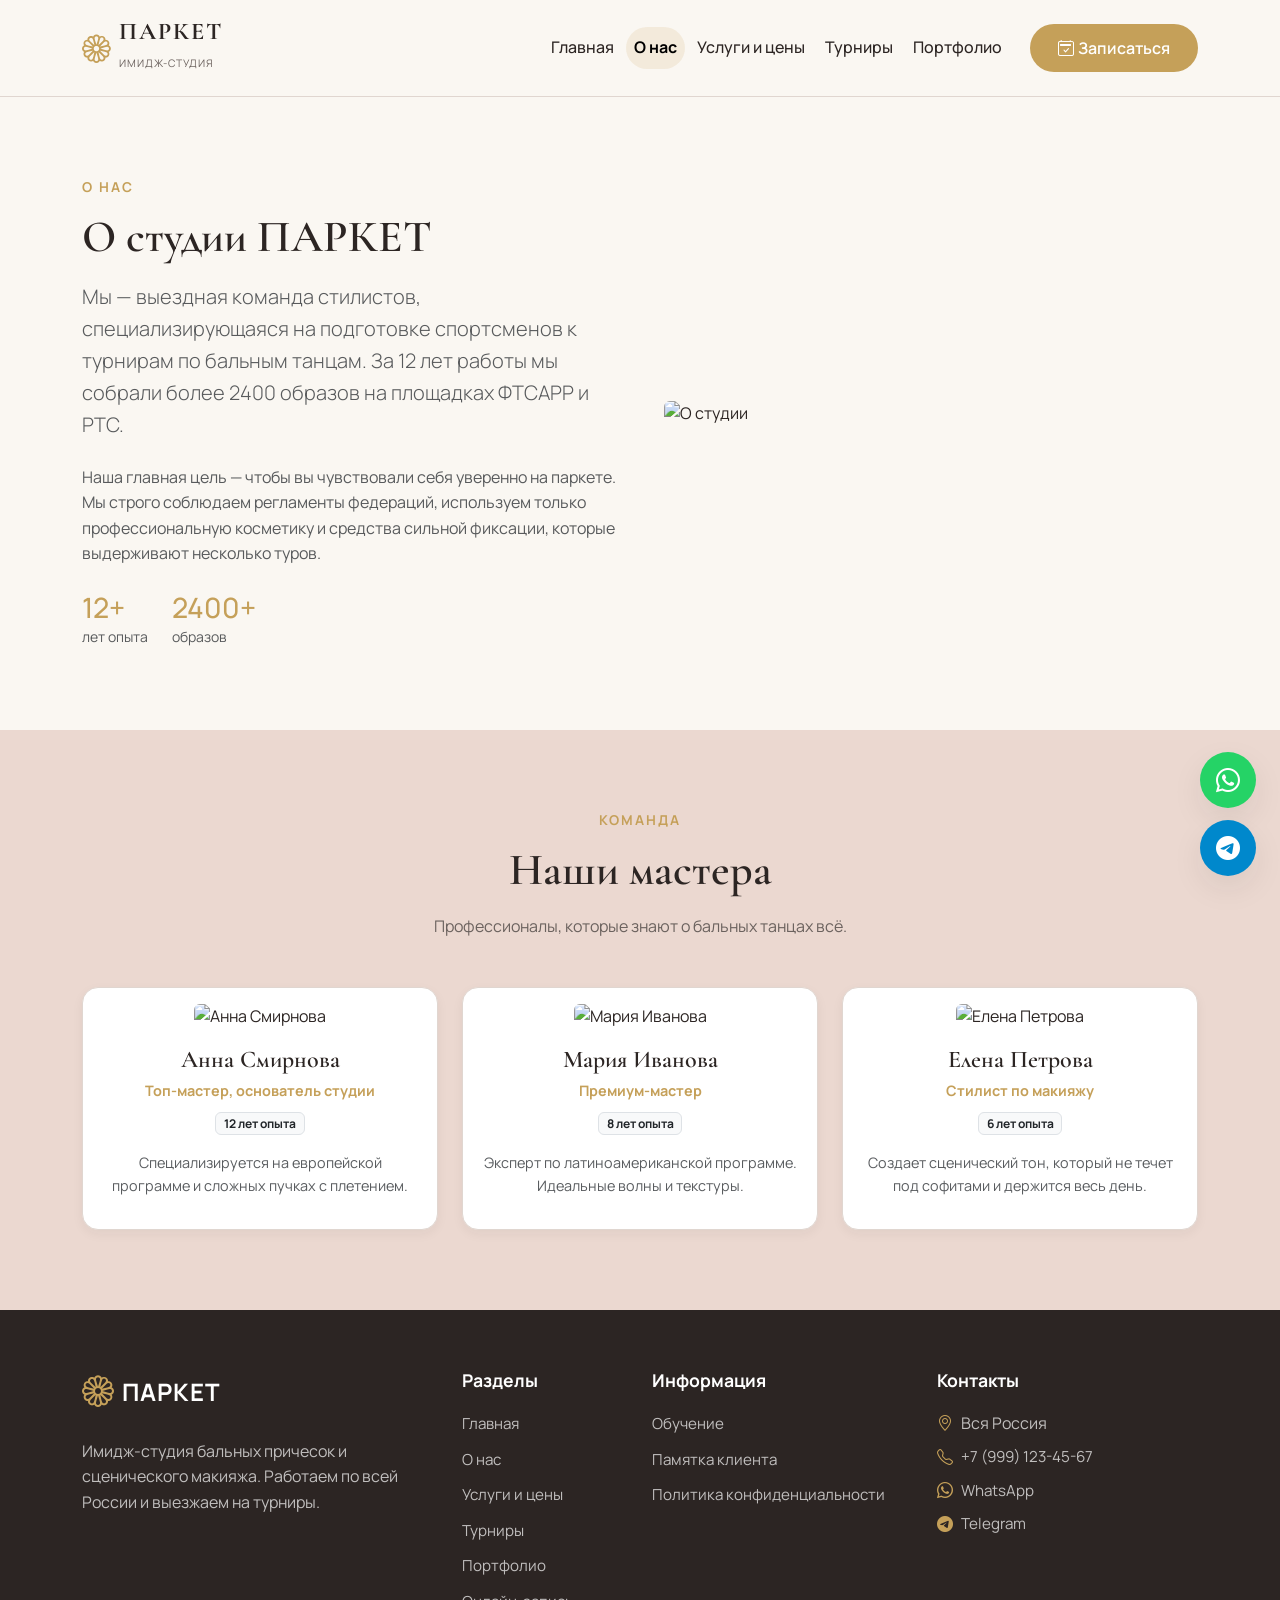
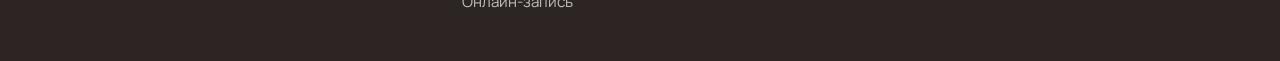
==== about.html @ 782e915b "first" ====
<!DOCTYPE html>
<html lang="ru">
<head>
  <meta charset="UTF-8">
  <meta name="viewport" content="width=device-width, initial-scale=1, viewport-fit=cover">
  <title>О нас — ПАРКЕТ</title>
  <link rel="icon" type="image/svg+xml" href="data:image/svg+xml,%3Csvg xmlns='http://www.w3.org/2000/svg' viewBox='0 0 16 16' fill='%23C5A059'%3E%3Cpath d='M6.174 1.184a2 2 0 0 1 3.652 0A2 2 0 0 1 12.99 3.01a2 2 0 0 1 1.826 3.164 2 2 0 0 1 0 3.652 2 2 0 0 1-1.826 3.164 2 2 0 0 1-3.164 1.826 2 2 0 0 1-3.652 0A2 2 0 0 1 3.01 12.99a2 2 0 0 1-1.826-3.164 2 2 0 0 1 0-3.652A2 2 0 0 1 3.01 3.01a2 2 0 0 1 3.164-1.826M8 1a1 1 0 0 0-1 1v2a1 1 0 1 0 2 0V2a1 1 0 0 0-1-1m5 2a1 1 0 0 0-1.414 0l-1.414 1.414a1 1 0 1 0 1.414 1.414L13 4.414A1 1 0 0 0 13 3m0 10a1 1 0 0 0-1-1h-2a1 1 0 1 0 0 2h2a1 1 0 0 0 1-1M8 15a1 1 0 0 0 1-1v-2a1 1 0 1 0-2 0v2a1 1 0 0 0 1 1M3 13a1 1 0 0 0 1.414 0l1.414-1.414a1 1 0 1 0-1.414-1.414L3 11.586A1 1 0 0 0 3 13m0-10a1 1 0 0 0 0 1.414l1.414 1.414a1 1 0 1 0 1.414-1.414L4.414 3A1 1 0 0 0 3 3'/%3E%3C/svg%3E">
  <link rel="preconnect" href="https://fonts.googleapis.com">
  <link rel="preconnect" href="https://fonts.gstatic.com" crossorigin>
  <link href="https://fonts.googleapis.com/css2?family=Cormorant+Garamond:ital,wght@0,400;0,500;0,600;0,700;1,400;1,600&family=Manrope:wght@300;400;500;600;700;800&display=swap" rel="stylesheet">
  <link href="https://cdn.jsdelivr.net/npm/bootstrap@5.3.3/dist/css/bootstrap.min.css" rel="stylesheet">
  <link href="https://cdn.jsdelivr.net/npm/bootstrap-icons@1.11.3/font/bootstrap-icons.min.css" rel="stylesheet">
  <link rel="stylesheet" href="css/style.css">
</head>
<body>

  <!-- ШАПКА (не забудьте добавить класс active на О нас) -->
  <nav class="navbar navbar-expand-lg sticky-top site-navbar">
    <div class="container">
      <a class="navbar-brand d-flex align-items-center gap-2" href="index.html">
        <span class="brand-mark"><i class="bi bi-flower1"></i></span>
        <span class="brand-text">
          <span class="brand-title" data-cfg-text="brand.name">ПАРКЕТ</span>
          <span class="brand-sub">имидж-студия</span>
        </span>
      </a>
      <button class="navbar-toggler" type="button" data-bs-toggle="collapse" data-bs-target="#mainNav">
        <span class="navbar-toggler-icon"></span>
      </button>
      <div class="collapse navbar-collapse" id="mainNav">
        <ul class="navbar-nav ms-auto align-items-lg-center gap-lg-1">
            <li class="nav-item"><a class="nav-link" href="index.html">Главная</a></li>
            <li class="nav-item"><a class="nav-link active" href="about.html">О нас</a></li>
            <li class="nav-item"><a class="nav-link" href="services.html">Услуги и цены</a></li>
            <li class="nav-item"><a class="nav-link" href="tournaments.html">Турниры</a></li>
            <li class="nav-item"><a class="nav-link" href="portfolio.html">Портфолио</a></li>
          <li class="nav-item ms-lg-3 mt-3 mt-lg-0">
            <a class="btn btn-gold w-100" href="booking.html"><i class="bi bi-calendar2-check me-1"></i>Записаться</a>
          </li>
        </ul>
      </div>
    </div>
  </nav>

  <!-- ИСТОРИЯ СТУДИИ -->
  <section class="section bg-main">
    <div class="container">
      <div class="row align-items-center g-5">
        <div class="col-lg-6">
          <p class="eyebrow">О нас</p>
          <h1 class="section-title" data-cfg-text="about.title">О студии ПАРКЕТ</h1>
          <p class="lead text-muted mb-4" data-cfg-text="about.text1">Мы — выездная команда стилистов...</p>
          <p class="text-muted" data-cfg-text="about.text2">Наша главная цель...</p>
          
          <div class="d-flex gap-4 mt-4">
            <div>
              <span class="d-block h3 text-gold mb-0">12+</span>
              <span class="text-muted small">лет опыта</span>
            </div>
            <div>
              <span class="d-block h3 text-gold mb-0">2400+</span>
              <span class="text-muted small">образов</span>
            </div>
          </div>
        </div>
        <div class="col-lg-6">
          <img src="https://placehold.co/800x600/EBD8D0/2C2523?text=Our+Team" data-cfg-src="about.image" class="img-fluid rounded shadow-md" alt="О студии">
        </div>
      </div>
    </div>
  </section>

  <!-- НАША КОМАНДА -->
  <section class="section section-alt">
    <div class="container">
      <div class="section-head text-center">
        <p class="eyebrow">Команда</p>
        <h2 class="section-title">Наши мастера</h2>
        <p class="section-sub">Профессионалы, которые знают о бальных танцах всё.</p>
      </div>
      <div class="row g-4" id="teamGrid"></div>
    </div>
  </section>

  <!-- ПОДВАЛ (Не забудьте добавить ссылку на about.html в разделы) -->
  <footer class="site-footer">
    <div class="container">
           <div class="row g-4">
        <!-- 1. Бренд -->
        <div class="col-lg-4 col-md-6">
          <div class="footer-brand d-flex align-items-center gap-2 mb-4">
            <span class="text-gold fs-3"><i class="bi bi-flower1"></i></span>
            <h4 class="footer-title mb-0" data-cfg-text="brand.name">ПАРКЕТ</h4>
          </div>
          <p class="footer-text mb-4">Имидж-студия бальных причесок и сценического макияжа. Работаем по всей России и выезжаем на турниры.</p>
        </div>

        <!-- 2. Разделы -->
        <div class="col-lg-2 col-md-6 col-6">
          <h4 class="footer-title">Разделы</h4>
          <ul class="footer-nav list-unstyled">
            <li><a href="index.html">Главная</a></li>
            <li><a href="about.html">О нас</a></li>
            <li><a href="services.html">Услуги и цены</a></li>
            <li><a href="tournaments.html">Турниры</a></li>
            <li><a href="portfolio.html">Портфолио</a></li>
            <li><a href="booking.html">Онлайн-запись</a></li>
          </ul>
        </div>

        <!-- 3. Информация -->
        <div class="col-lg-3 col-md-6 col-6">
          <h4 class="footer-title">Информация</h4>
          <ul class="footer-nav list-unstyled">
            <li><a href="services.html#education">Обучение</a></li>
            <li><a href="booking.html#faq">Памятка клиента</a></li>
            <li><a href="#" data-bs-toggle="modal" data-bs-target="#privacyModal">Политика конфиденциальности</a></li>
          </ul>
        </div>

        <!-- 4. Контакты (Сюда перенесли мессенджеры) -->
        <div class="col-lg-3 col-md-6">
          <h4 class="footer-title">Контакты</h4>
          <ul class="footer-nav list-unstyled">
            <li class="mb-2 d-flex align-items-center gap-2">
              <i class="bi bi-geo-alt text-gold"></i>
              <span data-cfg-text="contacts.address">Москва и МО (выезд)</span>
            </li>
            <li class="mb-2 d-flex align-items-center gap-2">
              <i class="bi bi-telephone text-gold"></i>
              <a href="#" data-cfg-href="contacts.phoneLink">
                <span data-cfg-text="contacts.phone">+7 (999) 123-45-67</span>
              </a>
            </li>
            
            <!-- Перенесенные мессенджеры -->
            <li class="mb-2 d-flex align-items-center gap-2">
              <i class="bi bi-whatsapp text-gold"></i>
              <a href="#" data-cfg-href="links.whatsapp" target="_blank" rel="noopener">WhatsApp</a>
            </li>
            <li class="d-flex align-items-center gap-2">
              <i class="bi bi-telegram text-gold"></i>
              <a href="#" data-cfg-href="links.telegram" target="_blank" rel="noopener">Telegram</a>
            </li>
          </ul>
        </div>
      </div>
  </footer>

  <div class="fab-container">
    <a href="#" class="fab fab-wa" data-cfg-href="links.whatsapp" target="_blank"><i class="bi bi-whatsapp"></i></a>
    <a href="#" class="fab fab-tg" data-cfg-href="links.telegram" target="_blank"><i class="bi bi-telegram"></i></a>
  </div>

  <div class="modal fade" id="privacyModal" tabindex="-1" aria-hidden="true">
    <div class="modal-dialog modal-lg modal-dialog-scrollable">
      <div class="modal-content">
        <div class="modal-header"><h5 class="modal-title">Политика конфиденциальности</h5><button type="button" class="btn-close" data-bs-dismiss="modal"></button></div>
        <div class="modal-body" style="font-size: 0.95rem;">
          <p><strong>1. Общие положения</strong><br>Настоящая политика обработки персональных данных составлена в соответствии с требованиями Федерального закона от 27.07.2006 №152-ФЗ «О персональных данных».</p>
          <p><strong>2. Какие данные мы собираем</strong><br>Оставляя заявку на сайте, вы предоставляете нам: Имя, номер телефона.</p>
          <p><strong>3. Цели обработки данных</strong><br>Ваши данные используются исключительно для связи с вами с целью подтверждения записи.</p>
        </div>
        <div class="modal-footer"><button type="button" class="btn btn-gold w-100" data-bs-dismiss="modal">Понятно</button></div>
      </div>
    </div>
  </div>

  <script src="https://cdn.jsdelivr.net/npm/bootstrap@5.3.3/dist/js/bootstrap.bundle.min.js"></script>
  <script src="js/config.js"></script>
  <script src="js/main.js"></script>
</body>
</html>
---- css/style.css ----
/* =========================================
   ДИЗАЙН-СИСТЕМА И ПЕРЕМЕННЫЕ
   ========================================= */
:root {
  --bg-main: #FAF7F2;
  --bg-secondary: #EBD8D0;
  --accent-gold: #C5A059;
  --accent-gold-hover: #B08D4A;
  --text-primary: #2C2523;
  --text-muted: #6B625E;
  --white: #FFFFFF;
  --border-color: #E0D6D0;
  
  --font-headings: 'Cormorant Garamond', serif;
  --font-body: 'Manrope', sans-serif;
  
  --radius-sm: 8px;
  --radius-md: 16px;
  --radius-lg: 24px;
  --shadow-sm: 0 4px 12px rgba(44, 37, 35, 0.05);
  --shadow-md: 0 12px 32px rgba(44, 37, 35, 0.08);
  --transition: all 0.3s ease;
}

/* Базовые настройки */
body {
  font-family: var(--font-body);
  background-color: var(--bg-main);
  color: var(--text-primary);
  line-height: 1.6;
  -webkit-font-smoothing: antialiased;
}

h1, h2, h3, h4, h5, h6, .brand-title {
  font-family: var(--font-headings);
  font-weight: 600;
  color: var(--text-primary);
}

a { color: var(--accent-gold); text-decoration: none; transition: var(--transition); }
a:hover { color: var(--accent-gold-hover); }

/* Кнопки */
.btn-gold {
  background-color: var(--accent-gold);
  color: var(--white);
  font-weight: 600;
  border: none;
  padding: 12px 28px;
  border-radius: 50px;
  transition: var(--transition);
}
.btn-gold:hover {
  background-color: var(--accent-gold-hover);
  color: var(--white);
  transform: translateY(-2px);
  box-shadow: 0 8px 20px rgba(197, 160, 89, 0.3);
}
.btn-outline-dark-soft {
  border: 2px solid var(--text-primary);
  color: var(--text-primary);
  font-weight: 600;
  padding: 10px 26px;
  border-radius: 50px;
  transition: var(--transition);
}
.btn-outline-dark-soft:hover {
  background-color: var(--text-primary);
  color: var(--white);
}

/* Шапка */
.site-navbar {
  background-color: rgba(250, 247, 242, 0.95);
  backdrop-filter: blur(10px);
  border-bottom: 1px solid var(--border-color);
  padding: 15px 0;
}
.brand-mark { font-size: 1.8rem; color: var(--accent-gold); }
.brand-title { font-size: 1.5rem; letter-spacing: 2px; display: block; line-height: 1; font-weight: 700; }
.brand-sub { font-size: 0.65rem; text-transform: uppercase; letter-spacing: 1px; color: var(--text-muted); }
.nav-link { 
  font-weight: 500; 
  color: var(--text-primary); 
  padding: 8px 16px; 
  border-radius: 50px; /* Делаем скругленные углы */
  transition: var(--transition); 
}
.nav-link:hover { 
  color: var(--accent-gold); 
}

/* АКТИВНАЯ СТРАНИЦА (Затемнение/подсветка) */
.nav-link.active { 
  color: var(--accent-gold); 
  font-weight: 700; 
  background-color: rgba(197, 160, 89, 0.15); /* Легкий золотистый фон */
}

/* Секции */
.section { padding: 80px 0; }
.section-alt { background-color: var(--bg-secondary); }
.section-head { margin-bottom: 48px; }
.eyebrow { text-transform: uppercase; letter-spacing: 2px; font-size: 0.85rem; font-weight: 700; color: var(--accent-gold); margin-bottom: 12px; }
.section-title { font-size: 2.8rem; margin-bottom: 16px; }
.section-sub { color: var(--text-muted); max-width: 600px; margin: 0 auto; }
.section-subtitle { font-size: 2rem; margin-bottom: 10px; }

/* Hero */
.hero { padding: 80px 0; overflow: hidden; }
.hero-full { min-height: 100vh; display: flex; align-items: center; padding: 60px 0; position: relative; }
.hero-title { font-size: clamp(2.5rem, 5vw, 4.5rem); line-height: 1.1; margin-bottom: 24px; }
.hero-title em { color: var(--accent-gold); font-style: italic; }
.hero-lead { font-size: 1.1rem; color: var(--text-muted); margin-bottom: 32px; max-width: 90%; }
.hero-actions { display: flex; gap: 16px; flex-wrap: wrap; margin-bottom: 32px; }
.hero-media { position: relative; border-radius: var(--radius-lg); overflow: hidden; box-shadow: var(--shadow-md); }
.hero-media-badge {
  position: absolute; bottom: 20px; right: 20px; background: var(--white);
  padding: 16px 24px; border-radius: var(--radius-md); box-shadow: var(--shadow-sm);
  display: flex; align-items: center; gap: 16px;
}
.hmb-num { font-family: var(--font-headings); font-size: 3rem; font-weight: 700; color: var(--accent-gold); line-height: 1; }
.hmb-text { font-size: 0.85rem; font-weight: 600; line-height: 1.3; }

/* Блок доверия */
.trust-strip { background: var(--text-primary); color: var(--white); padding: 40px 0; }
.trust-item { text-align: center; }
.trust-num { display: block; font-family: var(--font-headings); font-size: 2.5rem; font-weight: 700; color: var(--accent-gold); line-height: 1; }
.trust-label { font-size: 0.9rem; opacity: 0.8; margin-top: 8px; display: block; }

/* Прайс-лист */
.price-tabs { justify-content: center; border-bottom: none; gap: 8px; margin-bottom: 32px; flex-wrap: wrap; }
.price-tabs .nav-link {
  border: 1px solid var(--border-color); border-radius: 50px; padding: 10px 24px;
  background: var(--white); color: var(--text-primary); font-weight: 600;
}
.price-tabs .nav-link.active {
  background: var(--accent-gold); color: var(--white); border-color: var(--accent-gold);
}
.price-card {
  background: var(--white); border-radius: var(--radius-md); padding: 24px;
  border: 1px solid var(--border-color); display: flex; justify-content: space-between;
  align-items: center; margin-bottom: 16px; transition: var(--transition);
}
.price-card:hover { border-color: var(--accent-gold); box-shadow: var(--shadow-sm); }
.price-info h5 { margin-bottom: 4px; font-size: 1.2rem; font-family: var(--font-body); font-weight: 700; }
.price-info p { margin: 0; font-size: 0.9rem; color: var(--text-muted); }
.price-val { text-align: right; }
.price-amount { display: block; font-size: 1.4rem; font-weight: 800; color: var(--accent-gold); }
.price-time { font-size: 0.85rem; color: var(--text-muted); background: var(--bg-secondary); padding: 2px 8px; border-radius: 4px; display: inline-block; margin-top: 4px; }

/* Модификаторы */
.price-modifiers { display: grid; grid-template-columns: repeat(auto-fit, minmax(250px, 1fr)); gap: 16px; }
.modifier-card { background: var(--white); padding: 20px; border-radius: var(--radius-md); border: 1px solid var(--border-color); text-align: center; }
.modifier-card h6 { font-size: 1rem; font-weight: 700; margin-bottom: 8px; }
.modifier-card .price { color: var(--accent-gold); font-weight: 700; }

/* Турниры */
.tournament-card { background: var(--white); border-radius: var(--radius-md); padding: 24px; height: 100%; border: 1px solid var(--border-color); display: flex; flex-direction: column; transition: var(--transition); }
.tournament-card:hover { box-shadow: var(--shadow-md); transform: translateY(-4px); }
.t-date { font-weight: 700; color: var(--accent-gold); margin-bottom: 8px; font-size: 0.9rem; }
.t-title { font-size: 1.3rem; margin-bottom: 12px; }
.t-loc { font-size: 0.9rem; color: var(--text-muted); margin-bottom: 20px; flex-grow: 1; }
.t-loc i { margin-right: 4px; }

/* Ссылка на карту в карточке турнира */
.t-loc .map-link {
  color: var(--text-muted);
  text-decoration: none;
  border-bottom: 1px dashed var(--border-color);
  transition: var(--transition);
}

.t-loc .map-link:hover {
  color: var(--accent-gold);
  border-bottom-color: var(--accent-gold);
}

/* Портфолио */
.portfolio-filters { display: flex; flex-wrap: wrap; gap: 24px; margin-bottom: 32px; justify-content: center; }
.filter-group { display: flex; align-items: center; gap: 12px; flex-wrap: wrap; }
.filter-label { font-weight: 700; font-size: 0.9rem; text-transform: uppercase; letter-spacing: 1px; }
.filter-buttons { display: flex; gap: 8px; flex-wrap: wrap; }
.filter-btn { background: none; border: 1px solid var(--border-color); padding: 6px 16px; border-radius: 50px; font-size: 0.9rem; cursor: pointer; transition: var(--transition); }
.filter-btn.is-active { background: var(--text-primary); color: var(--white); border-color: var(--text-primary); }
.portfolio-card { border-radius: var(--radius-md); overflow: hidden; position: relative; cursor: pointer; }
.portfolio-card img { width: 100%; height: 350px; object-fit: cover; transition: transform 0.5s ease; }
.portfolio-card:hover img { transform: scale(1.05); }
.portfolio-badge { position: absolute; top: 16px; left: 16px; background: var(--white); padding: 4px 12px; border-radius: 50px; font-size: 0.75rem; font-weight: 700; text-transform: uppercase; }
.portfolio-preview-card { position: relative; border-radius: var(--radius-md); overflow: hidden; height: 300px; }
.portfolio-preview-card img { width: 100%; height: 100%; object-fit: cover; transition: transform 0.5s ease; }
.portfolio-preview-card:hover img { transform: scale(1.05); }

/* Форма */
.card-soft { background: var(--white); border-radius: var(--radius-md); padding: 32px; box-shadow: var(--shadow-sm); border: 1px solid var(--border-color); }
.form-control, .form-select { border-radius: var(--radius-sm); padding: 12px 16px; border: 1px solid var(--border-color); background: var(--bg-main); }
.form-control:focus, .form-select:focus { border-color: var(--accent-gold); box-shadow: 0 0 0 0.25rem rgba(197, 160, 89, 0.25); }
.form-label { font-weight: 600; font-size: 0.9rem; margin-bottom: 6px; }
.req { color: red; }
.options-grid { display: grid; grid-template-columns: 1fr 1fr; gap: 12px; }
.option-checkbox { display: flex; align-items: center; gap: 8px; background: var(--bg-main); padding: 12px; border-radius: var(--radius-sm); border: 1px solid var(--border-color); cursor: pointer; transition: var(--transition); }
.option-checkbox:has(input:checked) { border-color: var(--accent-gold); background: rgba(197, 160, 89, 0.05); }
.option-checkbox input { accent-color: var(--accent-gold); width: 18px; height: 18px; }
.option-price { margin-left: auto; font-weight: 700; font-size: 0.9rem; }

/* Калькулятор */
.calc-title { font-size: 1.5rem; margin-bottom: 24px; border-bottom: 1px solid var(--border-color); padding-bottom: 16px; }
.calc-row { display: flex; justify-content: space-between; margin-bottom: 12px; font-size: 0.95rem; }
.calc-row-stack { flex-direction: column; gap: 4px; }
.calc-options-names { font-size: 0.8rem; color: var(--text-muted); }
.calc-total { border-top: 2px solid var(--text-primary); margin-top: 20px; padding-top: 16px; font-size: 1.2rem; font-weight: 800; }
.calc-total strong { color: var(--accent-gold); font-size: 1.6rem; }
.calc-time { background: var(--bg-secondary); padding: 16px; border-radius: var(--radius-sm); display: flex; align-items: center; gap: 12px; margin-top: 24px; }
.calc-time i { font-size: 1.5rem; color: var(--accent-gold); }
.calc-time-label { display: block; font-size: 0.8rem; text-transform: uppercase; font-weight: 700; color: var(--text-muted); }
.calc-time strong { font-size: 1.2rem; }

/* Обучение */
.edu-tag { background: var(--accent-gold); color: var(--white); padding: 4px 12px; border-radius: 50px; font-size: 0.75rem; font-weight: 700; text-transform: uppercase; display: inline-block; margin-bottom: 12px; }
.edu-title { font-size: 1.5rem; margin-bottom: 12px; }
.edu-meta { background: var(--bg-main); padding: 16px; border-radius: var(--radius-sm); font-size: 0.95rem; border: 1px solid var(--border-color); }
.edu-meta-item { margin-bottom: 8px; font-weight: 600; color: var(--text-primary); }
.edu-meta-item:last-child { margin-bottom: 0; }

/* Преимущества */
.advantage-card { text-align: center; padding: 32px 24px; background: var(--white); border-radius: var(--radius-md); border: 1px solid var(--border-color); transition: var(--transition); height: 100%; }
.advantage-card:hover { transform: translateY(-5px); box-shadow: var(--shadow-md); border-color: var(--accent-gold); }
.advantage-icon { font-size: 2.5rem; color: var(--accent-gold); margin-bottom: 20px; display: inline-block; }
.advantage-title { font-size: 1.2rem; margin-bottom: 12px; font-weight: 700; }
.advantage-text { font-size: 0.95rem; color: var(--text-muted); margin: 0; }

/* CTA Секция */
.cta-section { background: var(--text-primary); color: var(--white); padding: 80px 0; position: relative; overflow: hidden; }
.cta-title { color: var(--white); font-size: 2.5rem; margin-bottom: 16px; }
.cta-text { color: rgba(255,255,255,0.7); font-size: 1.1rem; margin-bottom: 32px; }

/* FAQ */
.faq-accordion .accordion-item { border: none; margin-bottom: 12px; border-radius: var(--radius-md) !important; overflow: hidden; box-shadow: var(--shadow-sm); }
.faq-accordion .accordion-button { font-weight: 600; font-size: 1.1rem; padding: 20px 24px; background: var(--white); color: var(--text-primary); }
.faq-accordion .accordion-button:not(.collapsed) { background: var(--bg-secondary); color: var(--text-primary); }
.faq-accordion .accordion-body { padding: 20px 24px; font-size: 0.95rem; color: var(--text-muted); background: var(--white); }

/* Футер */
.site-footer { background: var(--text-primary); color: rgba(255, 255, 255, 0.7); padding: 60px 0 30px; }
.footer-title { color: var(--white); font-family: var(--font-body); font-size: 1.1rem; margin-bottom: 20px; font-weight: 700; }
.footer-nav li { margin-bottom: 10px; }
.footer-nav a { color: rgba(255, 255, 255, 0.7); font-size: 0.95rem; transition: var(--transition); display: inline-block; }
.footer-nav a:hover { color: var(--accent-gold); transform: translateX(3px); }
.footer-bottom { border-top: 1px solid rgba(255, 255, 255, 0.1); margin-top: 40px; padding-top: 24px; font-size: 0.9rem; }
.footer-brand { display: flex; align-items: center; }
.footer-brand .bi-flower1 { font-size: 2rem; line-height: 1; }
.footer-brand .footer-title { margin-bottom: 0; font-size: 1.5rem; letter-spacing: 1px; }

/* Плавающие кнопки */
.fab-container { position: fixed; bottom: 24px; right: 24px; display: flex; flex-direction: column; gap: 12px; z-index: 1000; }
.fab { width: 56px; height: 56px; border-radius: 50%; display: flex; align-items: center; justify-content: center; font-size: 1.5rem; color: var(--white); box-shadow: var(--shadow-md); transition: var(--transition); }
.fab:hover { transform: scale(1.1); color: var(--white); }
.fab-wa { background-color: #25D366; }
.fab-tg { background-color: #0088cc; }

/* Вспомогательные классы */
.text-gold { color: var(--accent-gold); }

/* Мобильная адаптация */
@media (max-width: 991px) {
  .hero, .hero-full { padding: 40px 0; min-height: auto; }
  .hero-title { font-size: 2.5rem; }
  .section { padding: 60px 0; }
  .section-title { font-size: 2.2rem; }
  .options-grid { grid-template-columns: 1fr; }
  .portfolio-filters { flex-direction: column; align-items: flex-start; gap: 16px; }
  .hero-media-badge { bottom: 10px; right: 10px; padding: 10px 16px; }
  .hmb-num { font-size: 2rem; }
  .footer-brand { justify-content: center; }
  .footer-title, .footer-text, .footer-nav { text-align: center; }
  .footer-nav a:hover { transform: none; }
}
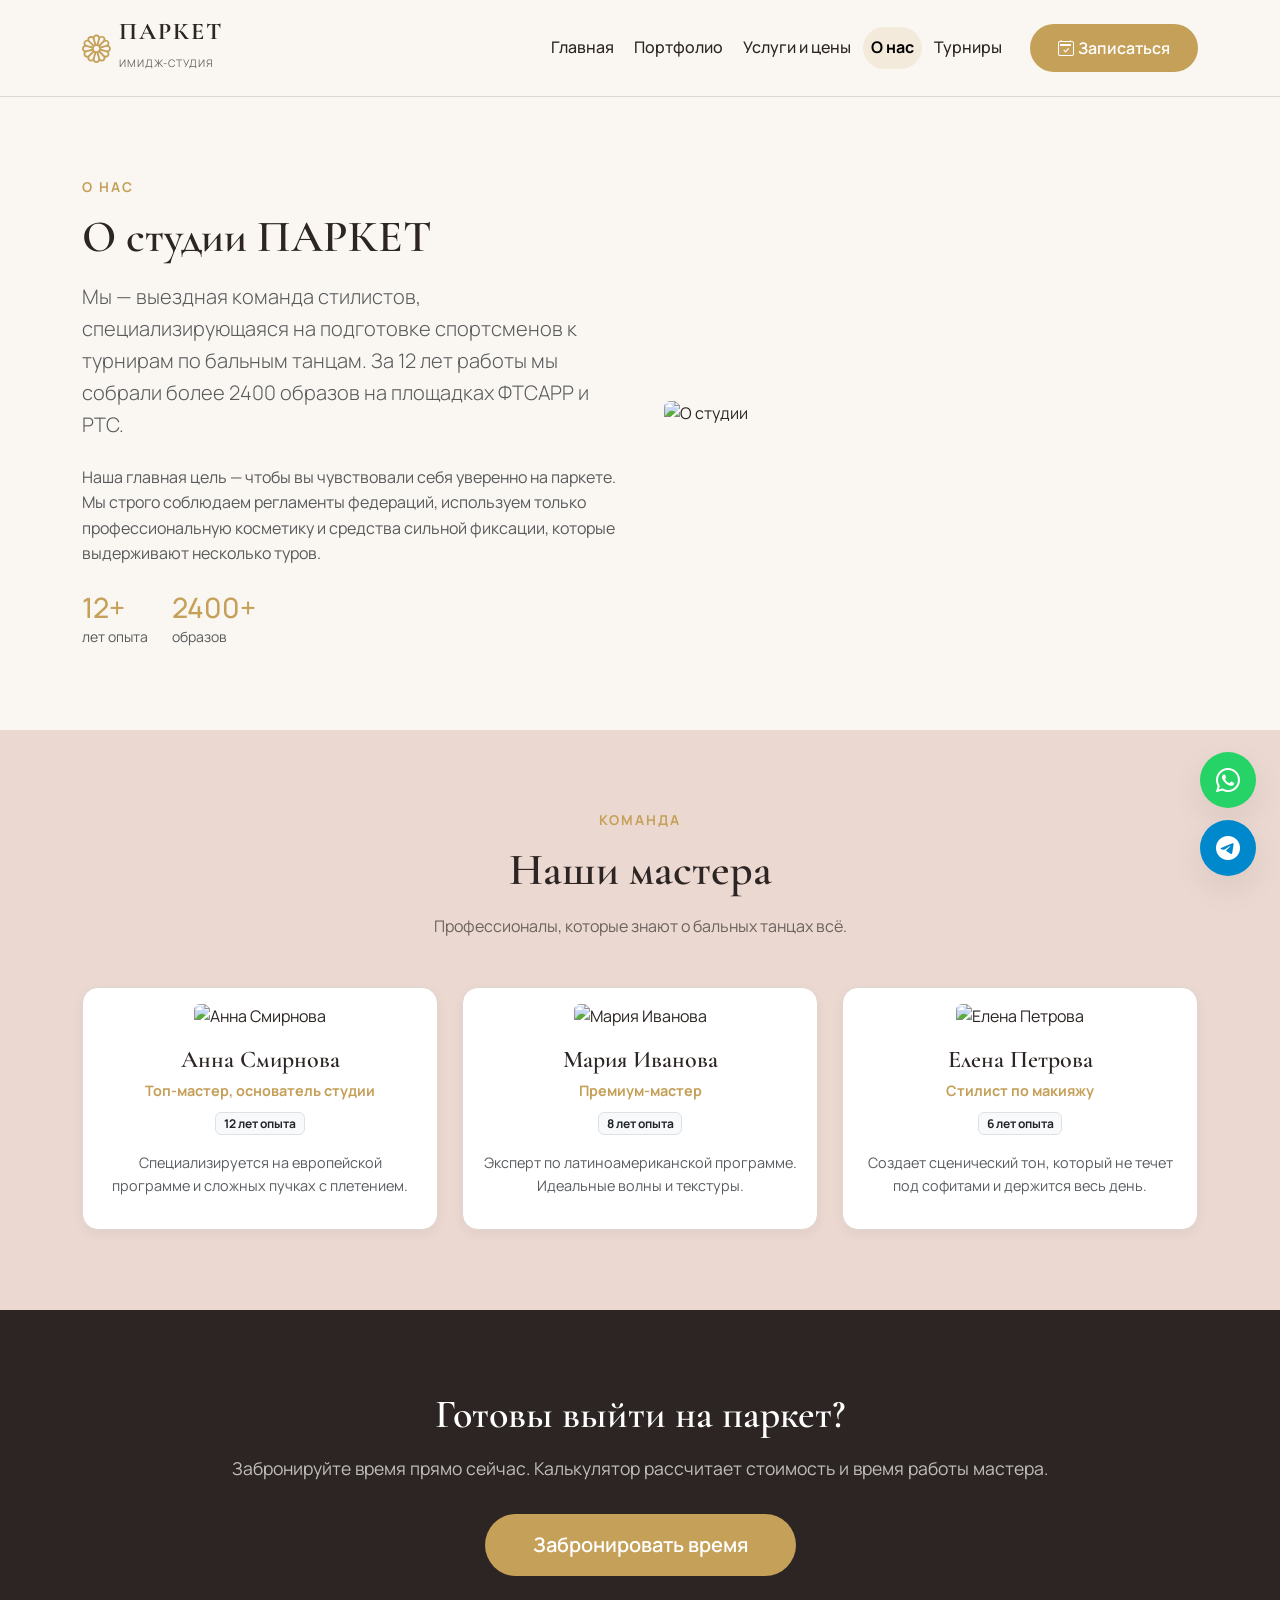
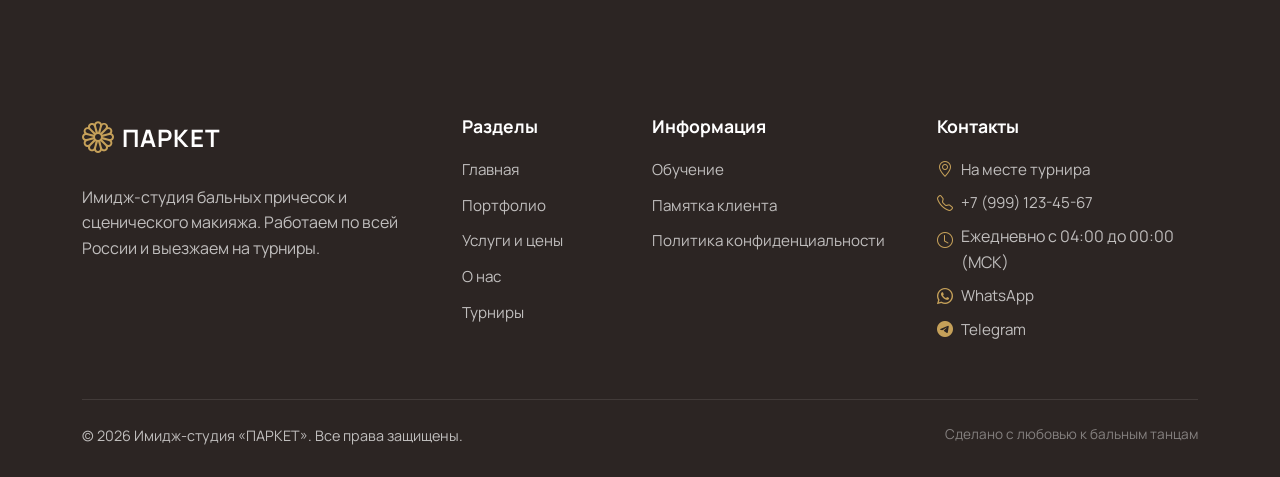
==== commit 4218c946: "2" ====
--- a/about.html
+++ b/about.html
@@ -30,10 +30,10 @@
       <div class="collapse navbar-collapse" id="mainNav">
         <ul class="navbar-nav ms-auto align-items-lg-center gap-lg-1">
             <li class="nav-item"><a class="nav-link" href="index.html">Главная</a></li>
+            <li class="nav-item"><a class="nav-link" href="portfolio.html">Портфолио</a></li>
+            <li class="nav-item"><a class="nav-link" href="services.html">Услуги и цены</a></li>
             <li class="nav-item"><a class="nav-link active" href="about.html">О нас</a></li>
-            <li class="nav-item"><a class="nav-link" href="services.html">Услуги и цены</a></li>
             <li class="nav-item"><a class="nav-link" href="tournaments.html">Турниры</a></li>
-            <li class="nav-item"><a class="nav-link" href="portfolio.html">Портфолио</a></li>
           <li class="nav-item ms-lg-3 mt-3 mt-lg-0">
             <a class="btn btn-gold w-100" href="booking.html"><i class="bi bi-calendar2-check me-1"></i>Записаться</a>
           </li>
@@ -82,10 +82,17 @@
     </div>
   </section>
 
-  <!-- ПОДВАЛ (Не забудьте добавить ссылку на about.html в разделы) -->
+  <section class="cta-section">
+    <div class="container text-center">
+      <h2 class="cta-title">Готовы выйти на паркет?</h2>
+      <p class="cta-text">Забронируйте время прямо сейчас. Калькулятор рассчитает стоимость и время работы мастера.</p>
+      <a href="booking.html" class="btn btn-gold btn-lg px-5 py-3">Забронировать время</a>
+    </div>
+  </section>
+
   <footer class="site-footer">
     <div class="container">
-           <div class="row g-4">
+            <div class="row g-4">
         <!-- 1. Бренд -->
         <div class="col-lg-4 col-md-6">
           <div class="footer-brand d-flex align-items-center gap-2 mb-4">
@@ -100,11 +107,10 @@
           <h4 class="footer-title">Разделы</h4>
           <ul class="footer-nav list-unstyled">
             <li><a href="index.html">Главная</a></li>
+            <li><a href="portfolio.html">Портфолио</a></li>
+            <li><a href="services.html">Услуги и цены</a></li>
             <li><a href="about.html">О нас</a></li>
-            <li><a href="services.html">Услуги и цены</a></li>
             <li><a href="tournaments.html">Турниры</a></li>
-            <li><a href="portfolio.html">Портфолио</a></li>
-            <li><a href="booking.html">Онлайн-запись</a></li>
           </ul>
         </div>
 
@@ -122,15 +128,21 @@
         <div class="col-lg-3 col-md-6">
           <h4 class="footer-title">Контакты</h4>
           <ul class="footer-nav list-unstyled">
-            <li class="mb-2 d-flex align-items-center gap-2">
+
+            <!-- Место проведения -->
+            <li class="mb-2 d-flex align-items-start gap-2">
               <i class="bi bi-geo-alt text-gold"></i>
-              <span data-cfg-text="contacts.address">Москва и МО (выезд)</span>
+<span><a href="tournaments.html" data-cfg-href="contacts.venueLink"><span data-cfg-text="contacts.venueText">На месте турнира</span></a></span>
             </li>
             <li class="mb-2 d-flex align-items-center gap-2">
               <i class="bi bi-telephone text-gold"></i>
               <a href="#" data-cfg-href="contacts.phoneLink">
                 <span data-cfg-text="contacts.phone">+7 (999) 123-45-67</span>
               </a>
+            </li>
+            <li class="mb-2 d-flex align-items-start gap-2">
+              <i class="bi bi-clock text-gold mt-1"></i>
+              <span>Ежедневно с 04:00 до 00:00 (МСК)</span>
             </li>
             
             <!-- Перенесенные мессенджеры -->
@@ -143,6 +155,17 @@
               <a href="#" data-cfg-href="links.telegram" target="_blank" rel="noopener">Telegram</a>
             </li>
           </ul>
+        </div>
+      </div>
+                  <!-- Нижняя панель с копирайтом -->
+      <div class="footer-bottom">
+        <div class="row align-items-center">
+          <div class="col-md-6 text-center text-md-start">
+            <p class="mb-0">&copy; 2026 Имидж-студия «ПАРКЕТ». Все права защищены.</p>
+          </div>
+          <div class="col-md-6 text-center text-md-end mt-2 mt-md-0">
+            <p class="mb-0" style="font-size: 0.85rem; opacity: 0.6;">Сделано с любовью к бальным танцам</p>
+          </div>
         </div>
       </div>
   </footer>
--- a/css/style.css
+++ b/css/style.css
@@ -251,6 +251,7 @@
 .footer-brand .bi-flower1 { font-size: 2rem; line-height: 1; }
 .footer-brand .footer-title { margin-bottom: 0; font-size: 1.5rem; letter-spacing: 1px; }
 
+
 /* Плавающие кнопки */
 .fab-container { position: fixed; bottom: 24px; right: 24px; display: flex; flex-direction: column; gap: 12px; z-index: 1000; }
 .fab { width: 56px; height: 56px; border-radius: 50%; display: flex; align-items: center; justify-content: center; font-size: 1.5rem; color: var(--white); box-shadow: var(--shadow-md); transition: var(--transition); }
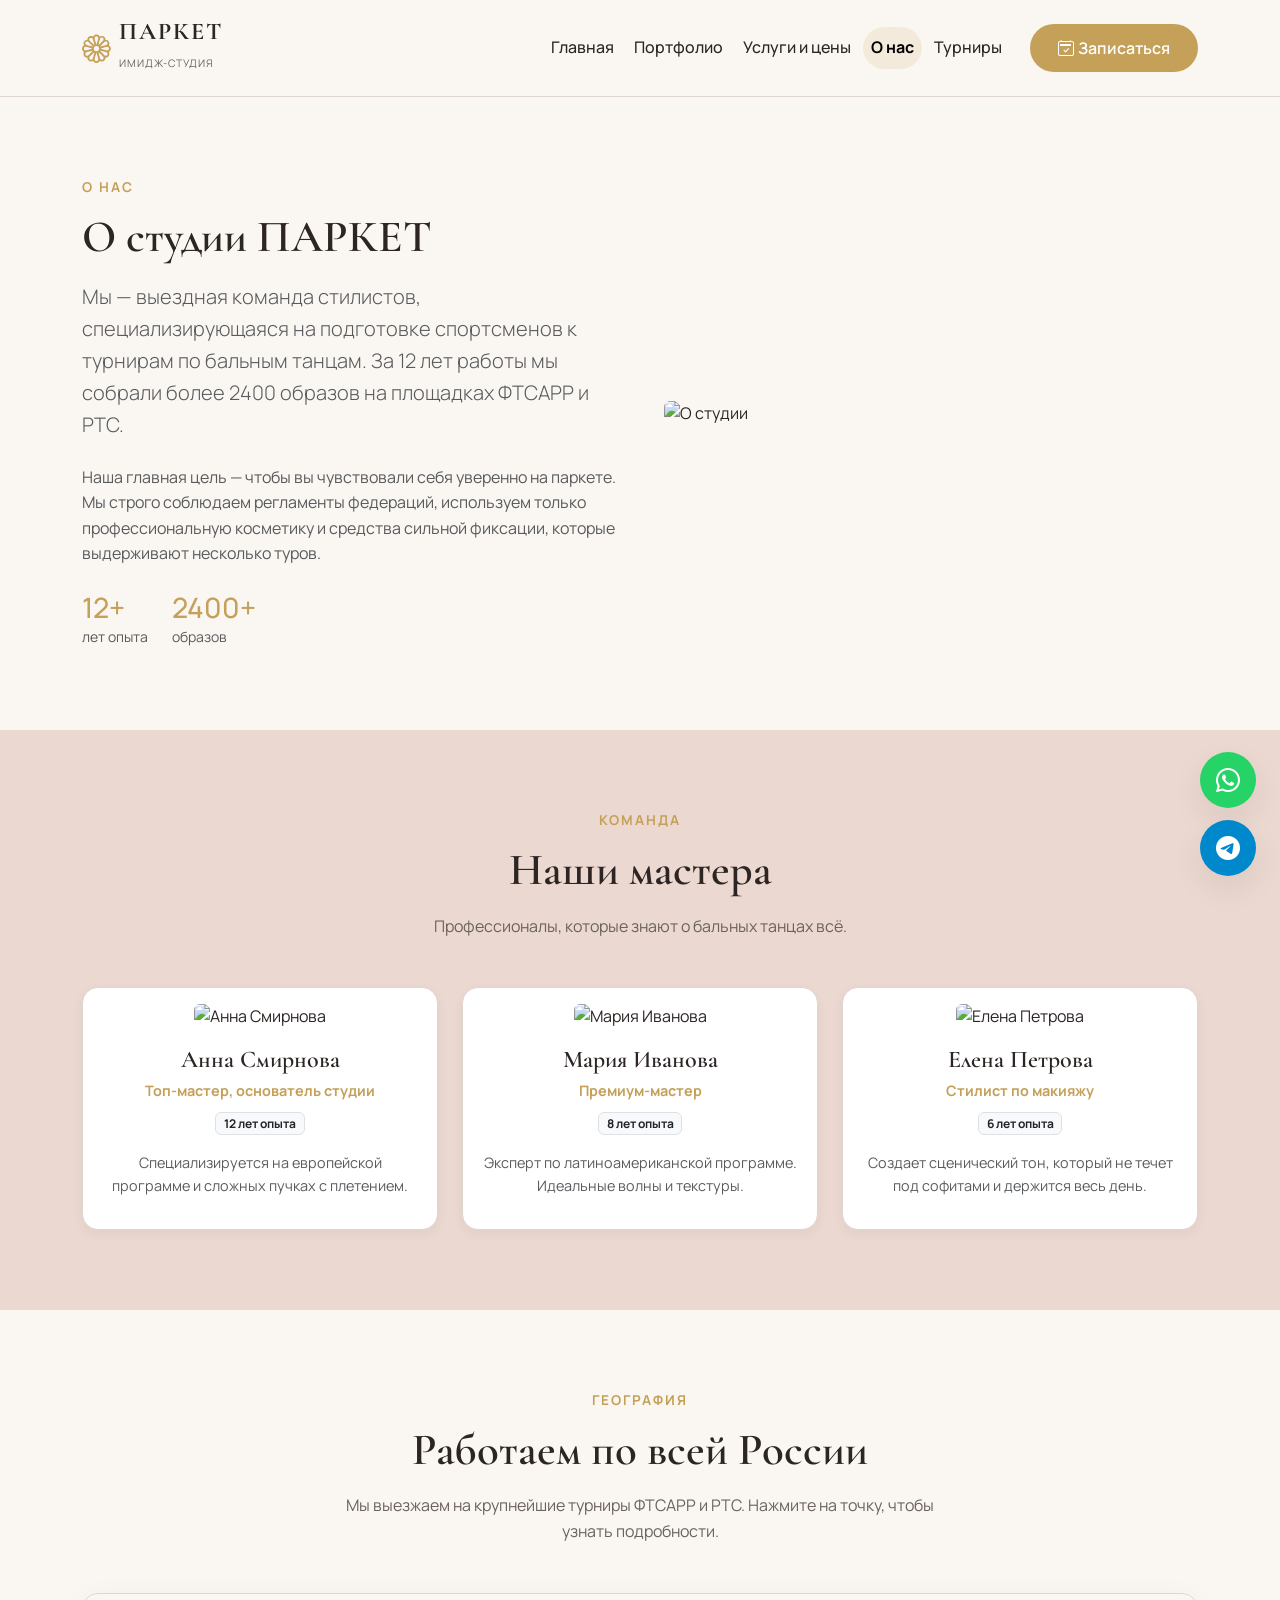
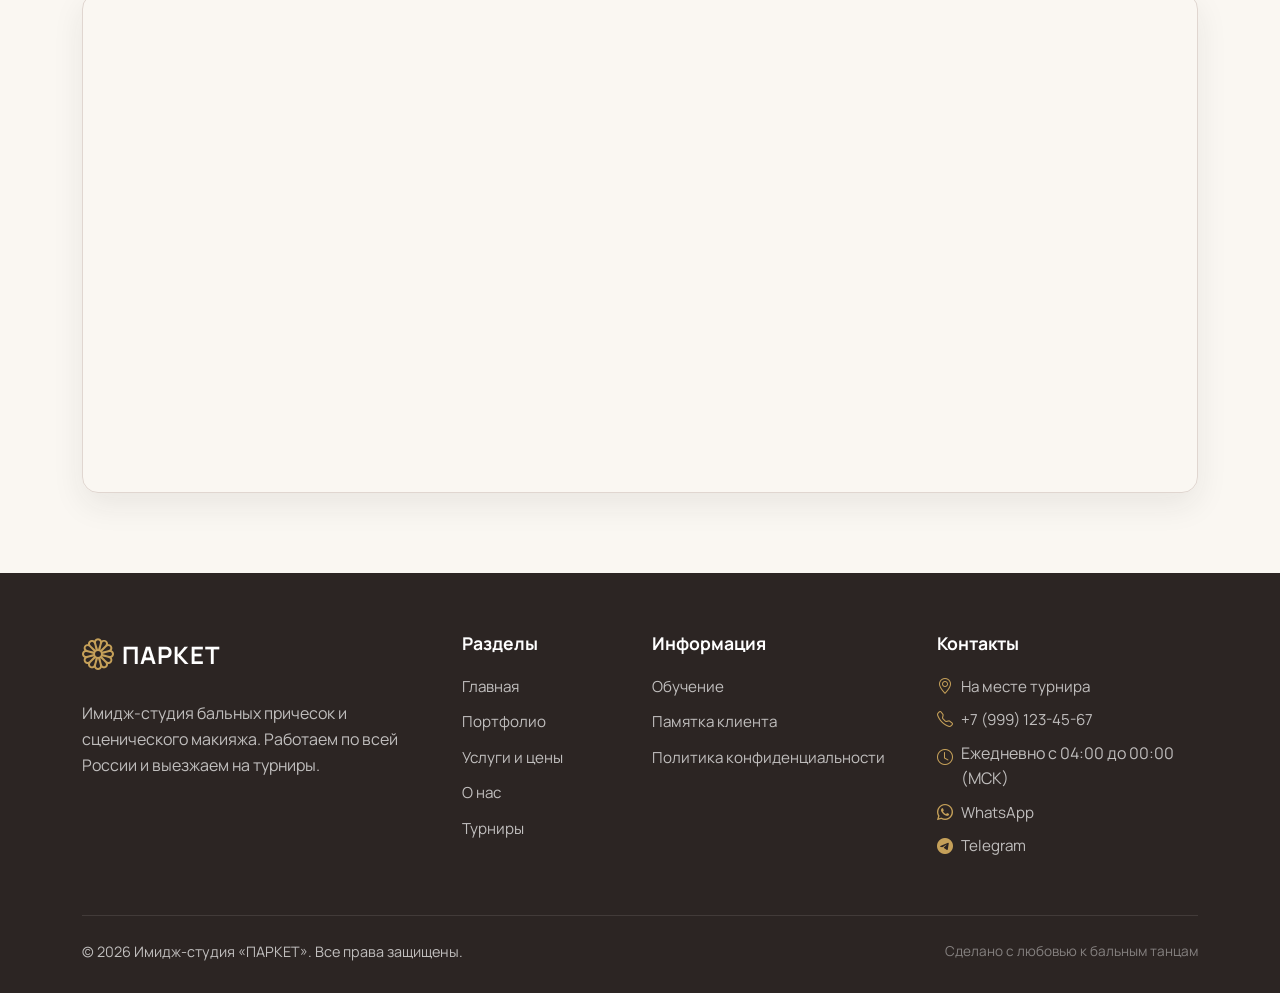
==== commit 7e3a2d96: "3" ====
--- a/about.html
+++ b/about.html
@@ -5,16 +5,21 @@
   <meta name="viewport" content="width=device-width, initial-scale=1, viewport-fit=cover">
   <title>О нас — ПАРКЕТ</title>
   <link rel="icon" type="image/svg+xml" href="data:image/svg+xml,%3Csvg xmlns='http://www.w3.org/2000/svg' viewBox='0 0 16 16' fill='%23C5A059'%3E%3Cpath d='M6.174 1.184a2 2 0 0 1 3.652 0A2 2 0 0 1 12.99 3.01a2 2 0 0 1 1.826 3.164 2 2 0 0 1 0 3.652 2 2 0 0 1-1.826 3.164 2 2 0 0 1-3.164 1.826 2 2 0 0 1-3.652 0A2 2 0 0 1 3.01 12.99a2 2 0 0 1-1.826-3.164 2 2 0 0 1 0-3.652A2 2 0 0 1 3.01 3.01a2 2 0 0 1 3.164-1.826M8 1a1 1 0 0 0-1 1v2a1 1 0 1 0 2 0V2a1 1 0 0 0-1-1m5 2a1 1 0 0 0-1.414 0l-1.414 1.414a1 1 0 1 0 1.414 1.414L13 4.414A1 1 0 0 0 13 3m0 10a1 1 0 0 0-1-1h-2a1 1 0 1 0 0 2h2a1 1 0 0 0 1-1M8 15a1 1 0 0 0 1-1v-2a1 1 0 1 0-2 0v2a1 1 0 0 0 1 1M3 13a1 1 0 0 0 1.414 0l1.414-1.414a1 1 0 1 0-1.414-1.414L3 11.586A1 1 0 0 0 3 13m0-10a1 1 0 0 0 0 1.414l1.414 1.414a1 1 0 1 0 1.414-1.414L4.414 3A1 1 0 0 0 3 3'/%3E%3C/svg%3E">
+  
   <link rel="preconnect" href="https://fonts.googleapis.com">
   <link rel="preconnect" href="https://fonts.gstatic.com" crossorigin>
   <link href="https://fonts.googleapis.com/css2?family=Cormorant+Garamond:ital,wght@0,400;0,500;0,600;0,700;1,400;1,600&family=Manrope:wght@300;400;500;600;700;800&display=swap" rel="stylesheet">
+  
   <link href="https://cdn.jsdelivr.net/npm/bootstrap@5.3.3/dist/css/bootstrap.min.css" rel="stylesheet">
   <link href="https://cdn.jsdelivr.net/npm/bootstrap-icons@1.11.3/font/bootstrap-icons.min.css" rel="stylesheet">
+  
+  <!-- СТИЛИ LEAFLET (ДЛЯ КАРТЫ) -->
+<link href="https://unpkg.com/maplibre-gl@4.7.1/dist/maplibre-gl.css" rel="stylesheet" />
+  
   <link rel="stylesheet" href="css/style.css">
 </head>
 <body>
 
-  <!-- ШАПКА (не забудьте добавить класс active на О нас) -->
   <nav class="navbar navbar-expand-lg sticky-top site-navbar">
     <div class="container">
       <a class="navbar-brand d-flex align-items-center gap-2" href="index.html">
@@ -82,17 +87,25 @@
     </div>
   </section>
 
-  <section class="cta-section">
-    <div class="container text-center">
-      <h2 class="cta-title">Готовы выйти на паркет?</h2>
-      <p class="cta-text">Забронируйте время прямо сейчас. Калькулятор рассчитает стоимость и время работы мастера.</p>
-      <a href="booking.html" class="btn btn-gold btn-lg px-5 py-3">Забронировать время</a>
+  <!-- ИНТЕРАКТИВНАЯ КАРТА ГЕОГРАФИИ -->
+  <section class="section bg-main" id="geography">
+    <div class="container">
+      <div class="section-head text-center">
+        <p class="eyebrow">География</p>
+        <h2 class="section-title">Работаем по всей России</h2>
+        <p class="section-sub">Мы выезжаем на крупнейшие турниры ФТСАРР и РТС. Нажмите на точку, чтобы узнать подробности.</p>
+      </div>
+      
+      <!-- Контейнер для карты -->
+      <div id="map"></div>
+      
     </div>
   </section>
 
+  <!-- ПОДВАЛ -->
   <footer class="site-footer">
     <div class="container">
-            <div class="row g-4">
+      <div class="row g-4">
         <!-- 1. Бренд -->
         <div class="col-lg-4 col-md-6">
           <div class="footer-brand d-flex align-items-center gap-2 mb-4">
@@ -124,16 +137,14 @@
           </ul>
         </div>
 
-        <!-- 4. Контакты (Сюда перенесли мессенджеры) -->
+        <!-- 4. Контакты -->
         <div class="col-lg-3 col-md-6">
           <h4 class="footer-title">Контакты</h4>
           <ul class="footer-nav list-unstyled">
-
-            <!-- Место проведения -->
-            <li class="mb-2 d-flex align-items-start gap-2">
-              <i class="bi bi-geo-alt text-gold"></i>
-<span><a href="tournaments.html" data-cfg-href="contacts.venueLink"><span data-cfg-text="contacts.venueText">На месте турнира</span></a></span>
-            </li>
+                        <li class="mb-2 d-flex align-items-start gap-2">
+                        <i class="bi bi-geo-alt text-gold"></i>
+            <span><a href="tournaments.html" data-cfg-href="contacts.venueLink"><span data-cfg-text="contacts.venueText">На месте турнира</span></a></span>
+                        </li>
             <li class="mb-2 d-flex align-items-center gap-2">
               <i class="bi bi-telephone text-gold"></i>
               <a href="#" data-cfg-href="contacts.phoneLink">
@@ -142,10 +153,8 @@
             </li>
             <li class="mb-2 d-flex align-items-start gap-2">
               <i class="bi bi-clock text-gold mt-1"></i>
-              <span>Ежедневно с 04:00 до 00:00 (МСК)</span>
-            </li>
-            
-            <!-- Перенесенные мессенджеры -->
+              <span data-cfg-text="contacts.workingHours">Ежедневно с 04:00 до 00:00 (МСК)</span>
+            </li>
             <li class="mb-2 d-flex align-items-center gap-2">
               <i class="bi bi-whatsapp text-gold"></i>
               <a href="#" data-cfg-href="links.whatsapp" target="_blank" rel="noopener">WhatsApp</a>
@@ -157,7 +166,7 @@
           </ul>
         </div>
       </div>
-                  <!-- Нижняя панель с копирайтом -->
+      
       <div class="footer-bottom">
         <div class="row align-items-center">
           <div class="col-md-6 text-center text-md-start">
@@ -168,6 +177,7 @@
           </div>
         </div>
       </div>
+    </div>
   </footer>
 
   <div class="fab-container">
@@ -189,6 +199,9 @@
     </div>
   </div>
 
+  <!-- СКРИПТЫ LEAFLET (ДЛЯ КАРТЫ) -->
+ <script src="https://unpkg.com/maplibre-gl@4.7.1/dist/maplibre-gl.js"></script>
+  
   <script src="https://cdn.jsdelivr.net/npm/bootstrap@5.3.3/dist/js/bootstrap.bundle.min.js"></script>
   <script src="js/config.js"></script>
   <script src="js/main.js"></script>
--- a/css/style.css
+++ b/css/style.css
@@ -275,4 +275,68 @@
   .footer-brand { justify-content: center; }
   .footer-title, .footer-text, .footer-nav { text-align: center; }
   .footer-nav a:hover { transform: none; }
+}
+
+/* Интерактивная карта */
+#map {
+  height: 500px; /* Высота карты */
+  width: 100%;
+  border-radius: var(--radius-md);
+  box-shadow: var(--shadow-md);
+  border: 1px solid var(--border-color);
+  z-index: 1; /* Чтобы карта не перекрывала шапку сайта */
+}
+
+/* Кастомный маркер (иконка) */
+.custom-map-icon {
+  display: flex;
+  justify-content: center;
+  align-items: center;
+  color: var(--accent-gold);
+  font-size: 1.5rem;
+  text-shadow: 0 2px 4px rgba(0,0,0,0.3);
+}
+
+/* Стили для всплывающего окна (Popup) */
+.leaflet-popup-content-wrapper {
+  border-radius: var(--radius-sm);
+  font-family: var(--font-body);
+}
+.leaflet-popup-content {
+  margin: 12px 16px;
+  font-size: 0.95rem;
+  color: var(--text-primary);
+}
+.leaflet-popup-content b {
+  color: var(--accent-gold);
+  font-size: 1.1rem;
+  display: block;
+  margin-bottom: 4px;
+  font-family: var(--font-headings);
+}
+
+@media (max-width: 767px) {
+  #map { height: 350px; } /* На телефонах карта чуть ниже */
+}
+
+/* Стили для карточки турнира с изображением */
+.tournament-card {
+  display: flex;
+  flex-direction: column;
+  overflow: hidden; /* Чтобы картинка не вылезала за скругленные углы */
+  padding: 0; /* Убираем внутренние отступы у самой карточки */
+}
+
+.tournament-image {
+  width: 100%;
+  height: 180px; /* Фиксированная высота для всех картинок */
+  object-fit: cover; /* Картинка заполняет блок, обрезаясь по краям */
+  border-bottom: 1px solid var(--border-color); /* Тонкая линия-разделитель */
+}
+
+.tournament-content {
+  padding: 24px; /* Возвращаем отступы для текстовой части */
+  display: flex;
+  flex-direction: column;
+  flex-grow: 1; /* Чтобы кнопка всегда была прижата к низу */
 }
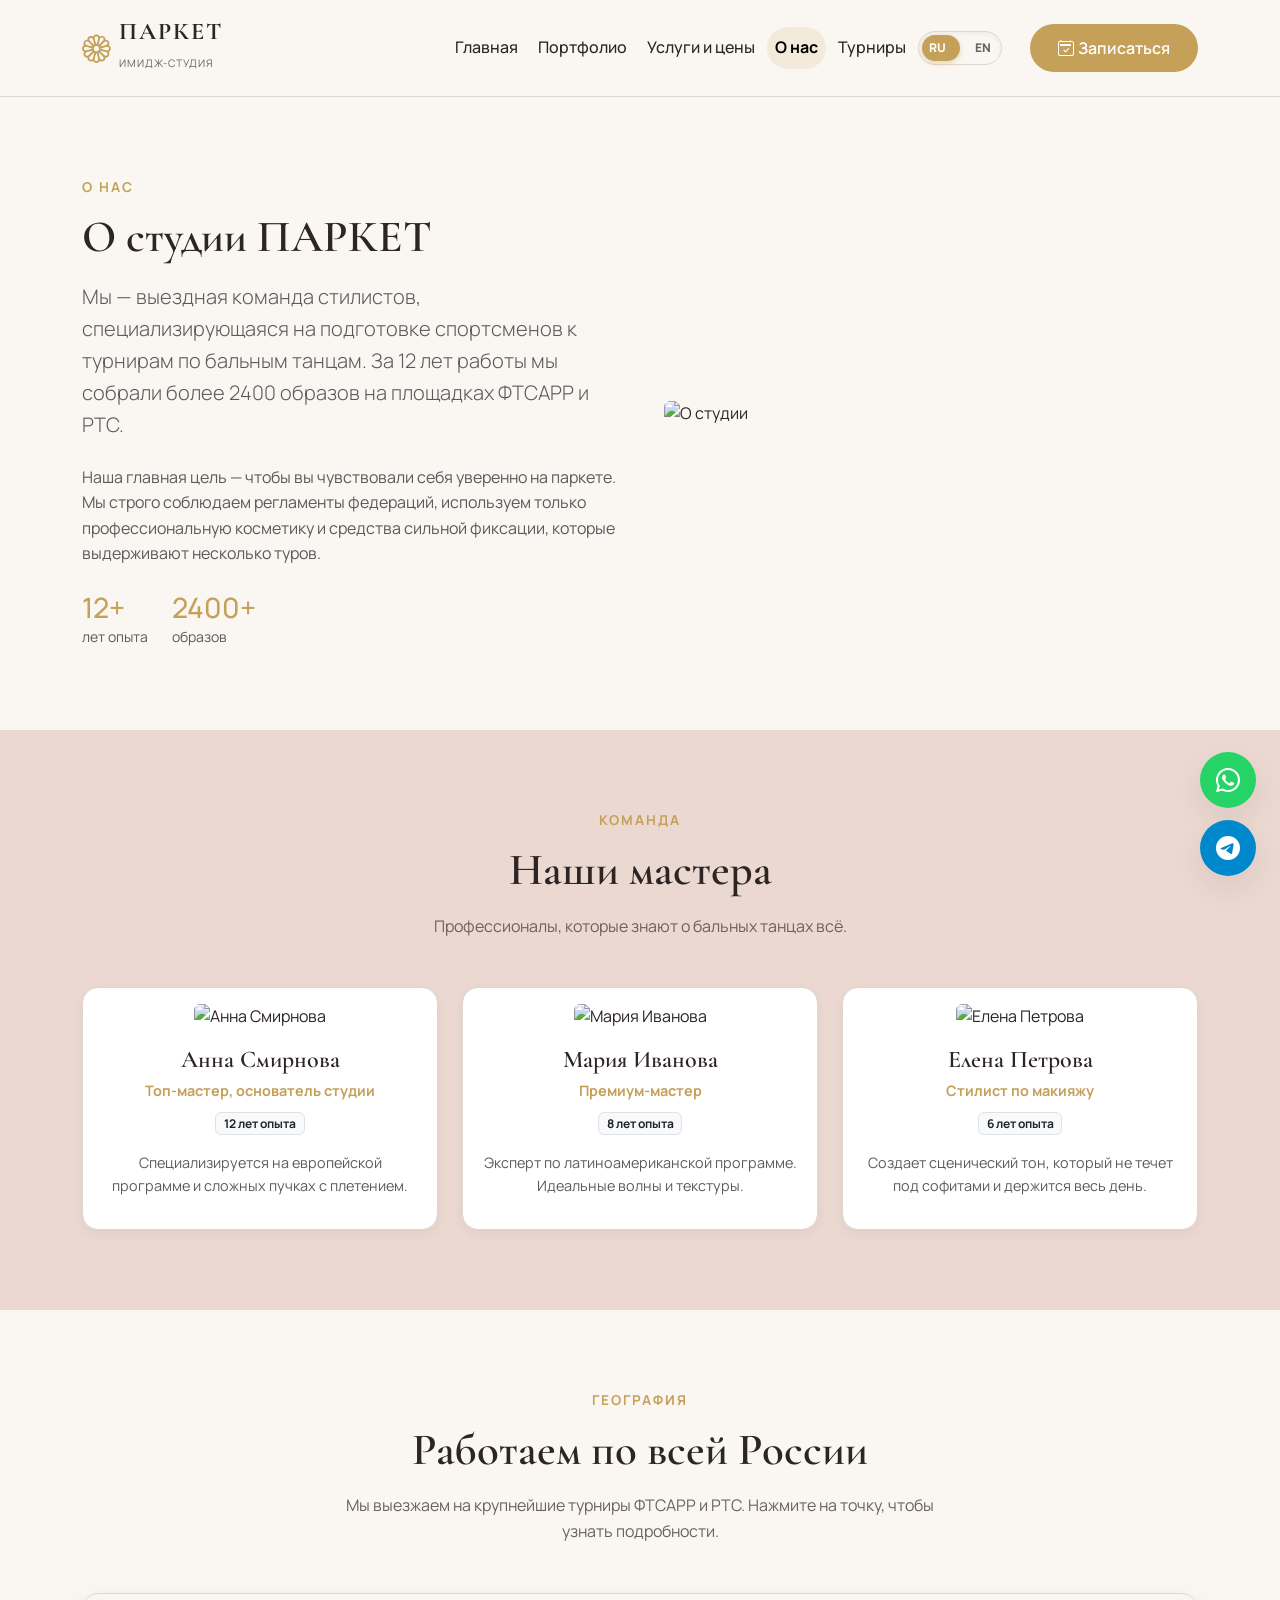
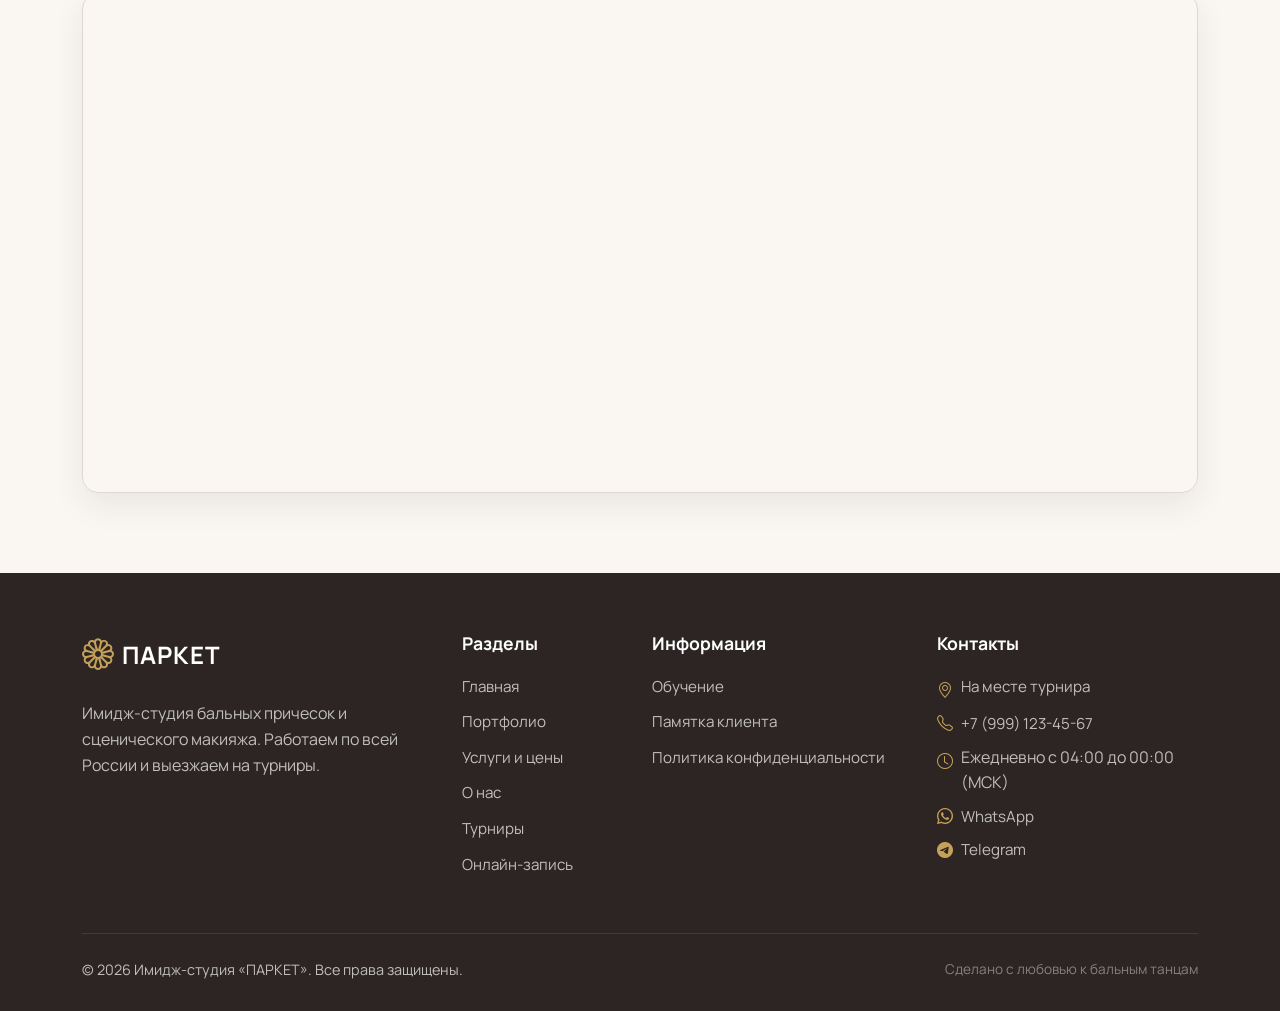
==== commit bbceb49e: "4" ====
--- a/about.html
+++ b/about.html
@@ -5,17 +5,12 @@
   <meta name="viewport" content="width=device-width, initial-scale=1, viewport-fit=cover">
   <title>О нас — ПАРКЕТ</title>
   <link rel="icon" type="image/svg+xml" href="data:image/svg+xml,%3Csvg xmlns='http://www.w3.org/2000/svg' viewBox='0 0 16 16' fill='%23C5A059'%3E%3Cpath d='M6.174 1.184a2 2 0 0 1 3.652 0A2 2 0 0 1 12.99 3.01a2 2 0 0 1 1.826 3.164 2 2 0 0 1 0 3.652 2 2 0 0 1-1.826 3.164 2 2 0 0 1-3.164 1.826 2 2 0 0 1-3.652 0A2 2 0 0 1 3.01 12.99a2 2 0 0 1-1.826-3.164 2 2 0 0 1 0-3.652A2 2 0 0 1 3.01 3.01a2 2 0 0 1 3.164-1.826M8 1a1 1 0 0 0-1 1v2a1 1 0 1 0 2 0V2a1 1 0 0 0-1-1m5 2a1 1 0 0 0-1.414 0l-1.414 1.414a1 1 0 1 0 1.414 1.414L13 4.414A1 1 0 0 0 13 3m0 10a1 1 0 0 0-1-1h-2a1 1 0 1 0 0 2h2a1 1 0 0 0 1-1M8 15a1 1 0 0 0 1-1v-2a1 1 0 1 0-2 0v2a1 1 0 0 0 1 1M3 13a1 1 0 0 0 1.414 0l1.414-1.414a1 1 0 1 0-1.414-1.414L3 11.586A1 1 0 0 0 3 13m0-10a1 1 0 0 0 0 1.414l1.414 1.414a1 1 0 1 0 1.414-1.414L4.414 3A1 1 0 0 0 3 3'/%3E%3C/svg%3E">
-  
   <link rel="preconnect" href="https://fonts.googleapis.com">
   <link rel="preconnect" href="https://fonts.gstatic.com" crossorigin>
   <link href="https://fonts.googleapis.com/css2?family=Cormorant+Garamond:ital,wght@0,400;0,500;0,600;0,700;1,400;1,600&family=Manrope:wght@300;400;500;600;700;800&display=swap" rel="stylesheet">
-  
   <link href="https://cdn.jsdelivr.net/npm/bootstrap@5.3.3/dist/css/bootstrap.min.css" rel="stylesheet">
   <link href="https://cdn.jsdelivr.net/npm/bootstrap-icons@1.11.3/font/bootstrap-icons.min.css" rel="stylesheet">
-  
-  <!-- СТИЛИ LEAFLET (ДЛЯ КАРТЫ) -->
-<link href="https://unpkg.com/maplibre-gl@4.7.1/dist/maplibre-gl.css" rel="stylesheet" />
-  
+  <link href="https://unpkg.com/maplibre-gl@4.7.1/dist/maplibre-gl.css" rel="stylesheet" />
   <link rel="stylesheet" href="css/style.css">
 </head>
 <body>
@@ -26,7 +21,7 @@
         <span class="brand-mark"><i class="bi bi-flower1"></i></span>
         <span class="brand-text">
           <span class="brand-title" data-cfg-text="brand.name">ПАРКЕТ</span>
-          <span class="brand-sub">имидж-студия</span>
+          <span class="brand-sub" data-i18n="brand_sub">имидж-студия</span>
         </span>
       </a>
       <button class="navbar-toggler" type="button" data-bs-toggle="collapse" data-bs-target="#mainNav">
@@ -34,25 +29,32 @@
       </button>
       <div class="collapse navbar-collapse" id="mainNav">
         <ul class="navbar-nav ms-auto align-items-lg-center gap-lg-1">
-            <li class="nav-item"><a class="nav-link" href="index.html">Главная</a></li>
-            <li class="nav-item"><a class="nav-link" href="portfolio.html">Портфолио</a></li>
-            <li class="nav-item"><a class="nav-link" href="services.html">Услуги и цены</a></li>
-            <li class="nav-item"><a class="nav-link active" href="about.html">О нас</a></li>
-            <li class="nav-item"><a class="nav-link" href="tournaments.html">Турниры</a></li>
-          <li class="nav-item ms-lg-3 mt-3 mt-lg-0">
-            <a class="btn btn-gold w-100" href="booking.html"><i class="bi bi-calendar2-check me-1"></i>Записаться</a>
+            <li class="nav-item"><a class="nav-link" href="index.html" data-i18n="nav_home">Главная</a></li>
+            <li class="nav-item"><a class="nav-link" href="portfolio.html" data-i18n="nav_portfolio">Портфолио</a></li>
+            <li class="nav-item"><a class="nav-link" href="services.html" data-i18n="nav_services">Услуги и цены</a></li>
+            <li class="nav-item"><a class="nav-link active" href="about.html" data-i18n="nav_about">О нас</a></li>
+            <li class="nav-item"><a class="nav-link" href="tournaments.html" data-i18n="nav_tournaments">Турниры</a></li>
+          <li class="nav-item me-lg-2 mt-3 mt-lg-0">
+  <label class="lang-switch" for="langToggle">
+    <input type="checkbox" id="langToggle">
+    <span class="lang-slider"></span>
+    <span class="lang-text lang-ru">RU</span>
+    <span class="lang-text lang-en">EN</span>
+  </label>
+</li>
+<li class="nav-item ms-lg-3 mt-3 mt-lg-0">
+            <a class="btn btn-gold w-100" href="booking.html"><i class="bi bi-calendar2-check me-1"></i><span data-i18n="nav_book">Записаться</span></a>
           </li>
         </ul>
       </div>
     </div>
   </nav>
 
-  <!-- ИСТОРИЯ СТУДИИ -->
   <section class="section bg-main">
     <div class="container">
       <div class="row align-items-center g-5">
         <div class="col-lg-6">
-          <p class="eyebrow">О нас</p>
+          <p class="eyebrow" data-i18n="about_eyebrow">О нас</p>
           <h1 class="section-title" data-cfg-text="about.title">О студии ПАРКЕТ</h1>
           <p class="lead text-muted mb-4" data-cfg-text="about.text1">Мы — выездная команда стилистов...</p>
           <p class="text-muted" data-cfg-text="about.text2">Наша главная цель...</p>
@@ -60,11 +62,11 @@
           <div class="d-flex gap-4 mt-4">
             <div>
               <span class="d-block h3 text-gold mb-0">12+</span>
-              <span class="text-muted small">лет опыта</span>
+              <span class="text-muted small" data-i18n="experience">лет опыта</span>
             </div>
             <div>
               <span class="d-block h3 text-gold mb-0">2400+</span>
-              <span class="text-muted small">образов</span>
+              <span class="text-muted small" data-i18n="looks">образов</span>
             </div>
           </div>
         </div>
@@ -75,85 +77,71 @@
     </div>
   </section>
 
-  <!-- НАША КОМАНДА -->
   <section class="section section-alt">
     <div class="container">
       <div class="section-head text-center">
-        <p class="eyebrow">Команда</p>
-        <h2 class="section-title">Наши мастера</h2>
-        <p class="section-sub">Профессионалы, которые знают о бальных танцах всё.</p>
+        <p class="eyebrow" data-i18n="team_eyebrow">Команда</p>
+        <h2 class="section-title" data-i18n="team_title">Наши мастера</h2>
+        <p class="section-sub" data-i18n="team_sub">Профессионалы, которые знают о бальных танцах всё.</p>
       </div>
       <div class="row g-4" id="teamGrid"></div>
     </div>
   </section>
 
-  <!-- ИНТЕРАКТИВНАЯ КАРТА ГЕОГРАФИИ -->
   <section class="section bg-main" id="geography">
     <div class="container">
       <div class="section-head text-center">
-        <p class="eyebrow">География</p>
-        <h2 class="section-title">Работаем по всей России</h2>
-        <p class="section-sub">Мы выезжаем на крупнейшие турниры ФТСАРР и РТС. Нажмите на точку, чтобы узнать подробности.</p>
+        <p class="eyebrow" data-i18n="geography">География</p>
+        <h2 class="section-title" data-i18n="geography_title">Работаем по всей России</h2>
+        <p class="section-sub" data-i18n="geography_sub">Мы выезжаем на крупнейшие турниры ФТСАРР и РТС. Нажмите на точку, чтобы узнать подробности.</p>
       </div>
-      
-      <!-- Контейнер для карты -->
       <div id="map"></div>
-      
     </div>
   </section>
 
-  <!-- ПОДВАЛ -->
   <footer class="site-footer">
     <div class="container">
       <div class="row g-4">
-        <!-- 1. Бренд -->
         <div class="col-lg-4 col-md-6">
           <div class="footer-brand d-flex align-items-center gap-2 mb-4">
             <span class="text-gold fs-3"><i class="bi bi-flower1"></i></span>
             <h4 class="footer-title mb-0" data-cfg-text="brand.name">ПАРКЕТ</h4>
           </div>
-          <p class="footer-text mb-4">Имидж-студия бальных причесок и сценического макияжа. Работаем по всей России и выезжаем на турниры.</p>
+          <p class="footer-text mb-4" data-i18n="footer_text">Имидж-студия бальных причесок и сценического макияжа. Работаем по всей России и выезжаем на турниры.</p>
         </div>
-
-        <!-- 2. Разделы -->
         <div class="col-lg-2 col-md-6 col-6">
-          <h4 class="footer-title">Разделы</h4>
+          <h4 class="footer-title" data-i18n="sections">Разделы</h4>
           <ul class="footer-nav list-unstyled">
-            <li><a href="index.html">Главная</a></li>
-            <li><a href="portfolio.html">Портфолио</a></li>
-            <li><a href="services.html">Услуги и цены</a></li>
-            <li><a href="about.html">О нас</a></li>
-            <li><a href="tournaments.html">Турниры</a></li>
+            <li><a href="index.html" data-i18n="footer_home">Главная</a></li>
+            <li><a href="portfolio.html" data-i18n="footer_portfolio">Портфолио</a></li>
+            <li><a href="services.html" data-i18n="footer_services">Услуги и цены</a></li>
+            <li><a href="about.html" data-i18n="footer_about">О нас</a></li>
+            <li><a href="tournaments.html" data-i18n="footer_tournaments">Турниры</a></li>
+            <li><a href="booking.html" data-i18n="footer_booking">Онлайн-запись</a></li>
           </ul>
         </div>
-
-        <!-- 3. Информация -->
         <div class="col-lg-3 col-md-6 col-6">
-          <h4 class="footer-title">Информация</h4>
+          <h4 class="footer-title" data-i18n="information">Информация</h4>
           <ul class="footer-nav list-unstyled">
-            <li><a href="services.html#education">Обучение</a></li>
-            <li><a href="booking.html#faq">Памятка клиента</a></li>
-            <li><a href="#" data-bs-toggle="modal" data-bs-target="#privacyModal">Политика конфиденциальности</a></li>
+            <li><a href="services.html#education" data-i18n="education_link">Обучение</a></li>
+            <li><a href="booking.html#faq" data-i18n="client_note">Памятка клиента</a></li>
+            <li><a href="#" data-bs-toggle="modal" data-bs-target="#privacyModal" data-i18n="privacy_link">Политика конфиденциальности</a></li>
           </ul>
         </div>
-
-        <!-- 4. Контакты -->
         <div class="col-lg-3 col-md-6">
-          <h4 class="footer-title">Контакты</h4>
+          <h4 class="footer-title" data-i18n="contacts">Контакты</h4>
           <ul class="footer-nav list-unstyled">
-                        <li class="mb-2 d-flex align-items-start gap-2">
-                        <i class="bi bi-geo-alt text-gold"></i>
-            <span><a href="tournaments.html" data-cfg-href="contacts.venueLink"><span data-cfg-text="contacts.venueText">На месте турнира</span></a></span>
-                        </li>
+            <li class="mb-2 d-flex align-items-start gap-2">
+              <i class="bi bi-geo-alt text-gold mt-1"></i>
+              <span><a href="#" data-cfg-href="contacts.venueLink"><span data-cfg-text="contacts.venueText" data-i18n="footer_venue">На месте турнира</span></a></span>
+            </li>
             <li class="mb-2 d-flex align-items-center gap-2">
               <i class="bi bi-telephone text-gold"></i>
-              <a href="#" data-cfg-href="contacts.phoneLink">
-                <span data-cfg-text="contacts.phone">+7 (999) 123-45-67</span>
-              </a>
+              <a href="#" data-cfg-href="contacts.phoneLink"><span data-cfg-text="contacts.phone">+7 (999) 123-45-67</span></a>
             </li>
             <li class="mb-2 d-flex align-items-start gap-2">
               <i class="bi bi-clock text-gold mt-1"></i>
-              <span data-cfg-text="contacts.workingHours">Ежедневно с 04:00 до 00:00 (МСК)</span>
+              <span data-i18n="working_hours">Ежедневно с 04:00 до 00:00 (МСК)</span>
             </li>
             <li class="mb-2 d-flex align-items-center gap-2">
               <i class="bi bi-whatsapp text-gold"></i>
@@ -166,14 +154,13 @@
           </ul>
         </div>
       </div>
-      
       <div class="footer-bottom">
         <div class="row align-items-center">
           <div class="col-md-6 text-center text-md-start">
-            <p class="mb-0">&copy; 2026 Имидж-студия «ПАРКЕТ». Все права защищены.</p>
+            <p class="mb-0" data-i18n="copyright">&copy; 2026 Имидж-студия «ПАРКЕТ». Все права защищены.</p>
           </div>
           <div class="col-md-6 text-center text-md-end mt-2 mt-md-0">
-            <p class="mb-0" style="font-size: 0.85rem; opacity: 0.6;">Сделано с любовью к бальным танцам</p>
+            <p class="mb-0" style="font-size: 0.85rem; opacity: 0.6;"><span data-i18n="footer_love">Сделано с любовью к бальным танцам</span></p>
           </div>
         </div>
       </div>
@@ -188,22 +175,21 @@
   <div class="modal fade" id="privacyModal" tabindex="-1" aria-hidden="true">
     <div class="modal-dialog modal-lg modal-dialog-scrollable">
       <div class="modal-content">
-        <div class="modal-header"><h5 class="modal-title">Политика конфиденциальности</h5><button type="button" class="btn-close" data-bs-dismiss="modal"></button></div>
+        <div class="modal-header"><h5 class="modal-title" data-i18n="privacy_title">Политика конфиденциальности</h5><button type="button" class="btn-close" data-bs-dismiss="modal"></button></div>
         <div class="modal-body" style="font-size: 0.95rem;">
           <p><strong>1. Общие положения</strong><br>Настоящая политика обработки персональных данных составлена в соответствии с требованиями Федерального закона от 27.07.2006 №152-ФЗ «О персональных данных».</p>
           <p><strong>2. Какие данные мы собираем</strong><br>Оставляя заявку на сайте, вы предоставляете нам: Имя, номер телефона.</p>
           <p><strong>3. Цели обработки данных</strong><br>Ваши данные используются исключительно для связи с вами с целью подтверждения записи.</p>
         </div>
-        <div class="modal-footer"><button type="button" class="btn btn-gold w-100" data-bs-dismiss="modal">Понятно</button></div>
+        <div class="modal-footer"><button type="button" class="btn btn-gold w-100" data-bs-dismiss="modal" data-i18n="understood">Понятно</button></div>
       </div>
     </div>
   </div>
 
-  <!-- СКРИПТЫ LEAFLET (ДЛЯ КАРТЫ) -->
- <script src="https://unpkg.com/maplibre-gl@4.7.1/dist/maplibre-gl.js"></script>
-  
+  <script src="https://unpkg.com/maplibre-gl@4.7.1/dist/maplibre-gl.js"></script>
   <script src="https://cdn.jsdelivr.net/npm/bootstrap@5.3.3/dist/js/bootstrap.bundle.min.js"></script>
   <script src="js/config.js"></script>
+  <script src="js/lang.js"></script>
   <script src="js/main.js"></script>
 </body>
 </html>
--- a/css/style.css
+++ b/css/style.css
@@ -185,7 +185,7 @@
 .filter-btn.is-active { background: var(--text-primary); color: var(--white); border-color: var(--text-primary); }
 .portfolio-card { border-radius: var(--radius-md); overflow: hidden; position: relative; cursor: pointer; }
 .portfolio-card img { width: 100%; height: 350px; object-fit: cover; transition: transform 0.5s ease; }
-.portfolio-card:hover img { transform: scale(1.05); }
+.portfolio-card:hover img { transform: scale(1.2); }
 .portfolio-badge { position: absolute; top: 16px; left: 16px; background: var(--white); padding: 4px 12px; border-radius: 50px; font-size: 0.75rem; font-weight: 700; text-transform: uppercase; }
 .portfolio-preview-card { position: relative; border-radius: var(--radius-md); overflow: hidden; height: 300px; }
 .portfolio-preview-card img { width: 100%; height: 100%; object-fit: cover; transition: transform 0.5s ease; }
@@ -339,4 +339,76 @@
   display: flex;
   flex-direction: column;
   flex-grow: 1; /* Чтобы кнопка всегда была прижата к низу */
-}+}
+
+/* Переключатель языка (Toggle Switch) */
+.lang-switch {
+  position: relative;
+  display: inline-block;
+  width: 84px;
+  height: 34px;
+  margin: 0;
+  cursor: pointer;
+  user-select: none;
+}
+
+.lang-switch input {
+  opacity: 0;
+  width: 0;
+  height: 0;
+}
+
+.lang-slider {
+  position: absolute;
+  top: 0; left: 0; right: 0; bottom: 0;
+  background-color: var(--bg-main);
+  border: 1px solid var(--border-color);
+  border-radius: 50px;
+  transition: .3s;
+  box-shadow: inset 0 2px 4px rgba(44, 37, 35, 0.05);
+}
+
+/* Золотой ползунок */
+.lang-slider::before {
+  position: absolute;
+  content: "";
+  height: 26px;
+  width: 38px;
+  left: 3px;
+  bottom: 3px;
+  background-color: var(--accent-gold);
+  border-radius: 50px;
+  transition: .3s cubic-bezier(0.4, 0.0, 0.2, 1);
+  box-shadow: 0 2px 5px rgba(197, 160, 89, 0.4);
+  z-index: 1;
+}
+
+/* Движение ползунка вправо (для EN) */
+.lang-switch input:checked + .lang-slider::before {
+  transform: translateX(38px);
+}
+
+/* Текст внутри переключателя */
+.lang-text {
+  position: absolute;
+  top: 50%;
+  transform: translateY(-50%);
+  font-family: var(--font-body);
+  font-size: 0.75rem;
+  font-weight: 800;
+  transition: .3s;
+  z-index: 2;
+  pointer-events: none;
+}
+
+/* Позиции текста */
+.lang-ru { left: 11px; }
+.lang-en { right: 11px; }
+
+/* Цвета текста по умолчанию (когда выбран RU) */
+.lang-ru { color: var(--white); }
+.lang-en { color: var(--text-muted); }
+
+/* Цвета текста, когда выбран EN */
+.lang-switch input:checked ~ .lang-ru { color: var(--text-muted); }
+.lang-switch input:checked ~ .lang-en { color: var(--white); }
